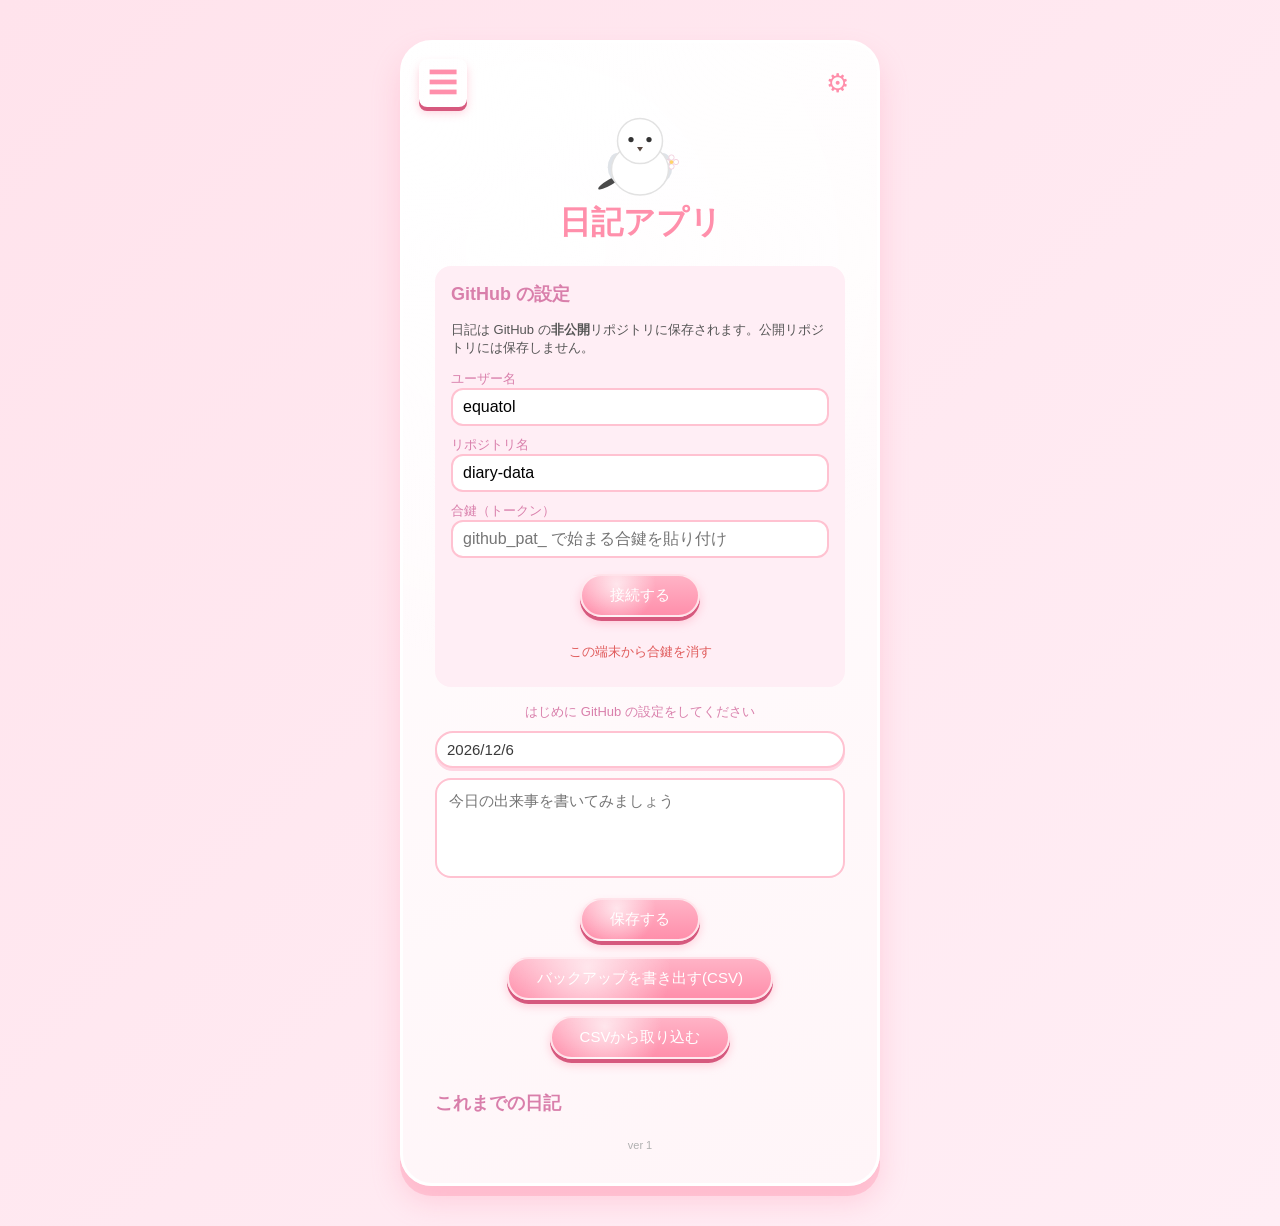
==== diary-app-cute/index.html @ 63311e21 "日記アプリ（GitHub保存版）を公開" ====
<!DOCTYPE html>
<html lang="ja">
<head>
  <meta charset="UTF-8">
  <meta name="viewport" content="width=device-width, initial-scale=1.0">
  <title>日記アプリ</title>
  <!-- Content-Security-Policy: 読み込み先を自分のサイトだけに、通信先を GitHub の窓口だけに限定する。
       万一ページに細工されても、合鍵や日記をよそへ送れないようにするため -->
  <meta http-equiv="Content-Security-Policy"
        content="default-src 'self'; script-src 'self'; style-src 'self'; img-src 'self' data:; connect-src https://api.github.com; object-src 'none'; base-uri 'none'; form-action 'none'">
  <meta name="theme-color" content="#ffe3ec">
  <!-- ホーム画面に追加したときの設定（iPhone向け） -->
  <link rel="manifest" href="manifest.json">
  <link rel="apple-touch-icon" href="apple-touch-icon.png">
  <meta name="apple-mobile-web-app-capable" content="yes">
  <meta name="apple-mobile-web-app-status-bar-style" content="default">
  <meta name="apple-mobile-web-app-title" content="日記🐣">
  <!-- ?v=番号: 更新したとき Safari が古いファイルを使い続けないようにする印 -->
  <link rel="stylesheet" href="style.css?v=1">
</head>
<body>
  <div class="container">
    <button id="menu-button" aria-label="メニュー">&#9776;</button>
    <div id="month-menu" class="month-menu"></div>
    <button id="settings-button" aria-label="GitHubの設定">&#9881;</button>

    <div id="mascot" class="mascot" role="img" aria-label="シマエナガ">
      <div id="mascot-sparkle" class="mascot-sparkle"></div>
      <svg viewBox="0 0 120 120" width="90" height="90">
        <ellipse class="tail" cx="20" cy="95" rx="18" ry="4" transform="rotate(-30 20 95)" fill="#4a4a4a"></ellipse>
        <g class="wing wing-left">
          <ellipse cx="30" cy="75" rx="13" ry="19" fill="#dfe3e8"></ellipse>
        </g>
        <g class="wing wing-right">
          <ellipse cx="90" cy="75" rx="13" ry="19" fill="#dfe3e8"></ellipse>
          <g class="flower" transform="translate(102, 68)">
            <circle r="3.5" cy="-6" fill="#ffffff" stroke="#f0c6d6" stroke-width="1"></circle>
            <circle r="3.5" cy="6" fill="#ffffff" stroke="#f0c6d6" stroke-width="1"></circle>
            <circle r="3.5" cx="-6" fill="#ffffff" stroke="#f0c6d6" stroke-width="1"></circle>
            <circle r="3.5" cx="6" fill="#ffffff" stroke="#f0c6d6" stroke-width="1"></circle>
            <circle r="2.5" fill="#ffd469"></circle>
          </g>
        </g>
        <ellipse class="body" cx="60" cy="78" rx="38" ry="34" fill="#ffffff" stroke="#e2e2e2" stroke-width="2"></ellipse>
        <circle class="head" cx="60" cy="40" r="30" fill="#ffffff" stroke="#e2e2e2" stroke-width="2"></circle>
        <g class="eyes">
          <circle cx="48" cy="38" r="3.5" fill="#333333"></circle>
          <circle cx="72" cy="38" r="3.5" fill="#333333"></circle>
        </g>
        <polygon class="beak" points="56,48 64,48 60,54" fill="#5a4a42"></polygon>
      </svg>
    </div>

    <h1>日記アプリ</h1>

    <div id="settings-panel" class="settings-panel">
      <h2>GitHub の設定</h2>
      <p class="settings-note">日記は GitHub の<strong>非公開</strong>リポジトリに保存されます。公開リポジトリには保存しません。</p>
      <label for="setting-owner">ユーザー名</label>
      <input type="text" id="setting-owner" autocomplete="off" autocapitalize="off" spellcheck="false">
      <label for="setting-repo">リポジトリ名</label>
      <input type="text" id="setting-repo" autocomplete="off" autocapitalize="off" spellcheck="false">
      <label for="setting-token">合鍵（トークン）</label>
      <input type="password" id="setting-token" autocomplete="off" placeholder="github_pat_ で始まる合鍵を貼り付け">
      <button id="connect-button">接続する</button>
      <button id="disconnect-button" class="sub-button">この端末から合鍵を消す</button>
    </div>

    <p id="status-text" class="status-text" role="status"></p>

    <div class="date-wrapper">
      <label for="entry-date" id="date-label" class="date-label"></label>
      <input type="date" id="entry-date" class="date-input-overlay">
    </div>
    <textarea id="entry-input" placeholder="今日の出来事を書いてみましょう"></textarea>
    <button id="save-button">保存する</button>
    <button id="export-button" class="export-button">バックアップを書き出す(CSV)</button>
    <button id="import-button" class="export-button">CSVから取り込む</button>
    <input type="file" id="import-file" accept=".csv,text/csv" hidden>

    <h2>これまでの日記</h2>
    <div id="entry-list"></div>

    <p class="version">ver 1</p>
  </div>

  <script src="../shared/github-storage.js?v=1"></script>
  <script src="../shared/diary-csv.js?v=1"></script>
  <script src="script.js?v=1"></script>
</body>
</html>
---- diary-app-cute/style.css ----
body {
  background: linear-gradient(135deg, #ffe3ec, #ffeef5);
  font-family: "Yu Gothic", "Hiragino Kaku Gothic ProN", sans-serif;
  display: flex;
  justify-content: center;
  padding: 40px 20px;
  margin: 0;
}

.container {
  position: relative;
  background:
    radial-gradient(circle at 28% 18%, rgba(255, 255, 255, 0.9), rgba(255, 255, 255, 0) 42%),
    linear-gradient(160deg, #ffffff, #fff5f8);
  border: 3px solid #ffffff;
  border-radius: 32px;
  padding: 32px;
  max-width: 480px;
  width: 100%;
  box-sizing: border-box;
  box-shadow:
    0 10px 0 rgba(255, 143, 171, 0.35),
    0 16px 28px rgba(255, 143, 171, 0.3);
}

#menu-button {
  position: absolute;
  top: 16px;
  left: 16px;
  width: 48px;
  height: 48px;
  margin: 0;
  padding: 0;
  display: flex;
  align-items: center;
  justify-content: center;
  background: transparent;
  color: #ff8fab;
  font-size: 30px;
  border: none;
  border-radius: 8px;
  cursor: pointer;
}

#menu-button:hover {
  background: #ffeef5;
}

.month-menu {
  display: none;
  position: absolute;
  top: 56px;
  left: 16px;
  min-width: 140px;
  background: #ffffff;
  border-radius: 12px;
  padding: 8px;
  box-shadow: 0 8px 20px rgba(255, 143, 171, 0.3);
  z-index: 10;
}

.month-menu.open {
  display: block;
}

.month-menu li {
  padding: 8px 12px;
  margin-bottom: 4px;
  font-size: 14px;
  cursor: pointer;
}

.month-menu li:last-child {
  margin-bottom: 0;
}

.month-menu li:hover {
  background: #ffeef5;
}

.month-menu li.active {
  background: #ff8fab;
  color: white;
}

@media (max-width: 480px) {
  body {
    padding: 20px 12px;
  }

  .container {
    padding: 20px;
  }
}

.mascot {
  position: relative;
  display: flex;
  justify-content: center;
  margin-top: 36px;
  margin-bottom: -8px;
  cursor: pointer;
  user-select: none;
}

.mascot svg {
  display: block;
  animation: mascot-idle 2.6s ease-in-out infinite;
  transform-origin: bottom center;
}

.mascot.bounce svg {
  animation: mascot-bounce 0.6s ease;
}

.mascot.blink .eyes {
  animation: mascot-blink 0.3s ease;
  transform-origin: center;
}

.mascot.bounce .wing-left {
  animation: mascot-wing-left 0.6s ease;
  transform-origin: 40px 65px;
}

.mascot.bounce .wing-right {
  animation: mascot-wing-right 0.6s ease;
  transform-origin: 80px 65px;
}

.mascot-sparkle {
  position: absolute;
  top: -6px;
  left: 50%;
  font-size: 20px;
  opacity: 0;
  pointer-events: none;
}

.mascot.bounce .mascot-sparkle::before {
  content: "✨";
  animation: mascot-sparkle 0.6s ease;
}

@keyframes mascot-idle {
  0%,
  100% {
    transform: translateY(0) rotate(0deg);
  }
  50% {
    transform: translateY(-5px) rotate(-2deg);
  }
}

@keyframes mascot-bounce {
  0% {
    transform: translateY(0) rotate(0deg);
  }
  30% {
    transform: translateY(-20px) rotate(-8deg);
  }
  55% {
    transform: translateY(0) rotate(6deg);
  }
  75% {
    transform: translateY(-6px) rotate(-3deg);
  }
  100% {
    transform: translateY(0) rotate(0deg);
  }
}

@keyframes mascot-blink {
  0%,
  100% {
    transform: scaleY(1);
  }
  50% {
    transform: scaleY(0.1);
  }
}

@keyframes mascot-wing-left {
  0%,
  100% {
    transform: rotate(0deg);
  }
  50% {
    transform: rotate(-30deg);
  }
}

@keyframes mascot-wing-right {
  0%,
  100% {
    transform: rotate(0deg);
  }
  50% {
    transform: rotate(30deg);
  }
}

@keyframes mascot-sparkle {
  0% {
    opacity: 0;
    transform: translateY(0) scale(0.6);
  }
  40% {
    opacity: 1;
    transform: translateY(-14px) scale(1.1);
  }
  100% {
    opacity: 0;
    transform: translateY(-26px) scale(0.9);
  }
}

h1 {
  color: #ff8fab;
  text-align: center;
  margin-top: 8px;
}

h2 {
  color: #d97fab;
  font-size: 18px;
  margin-top: 32px;
}

.date-wrapper {
  position: relative;
  width: 100%;
  margin-bottom: 10px;
}

.date-label {
  display: block;
  width: 100%;
  box-sizing: border-box;
  background:
    radial-gradient(circle at 22% 20%, rgba(255, 255, 255, 0.85), rgba(255, 255, 255, 0) 40%),
    #ffffff;
  border: 2px solid #ffc2d1;
  border-radius: 18px;
  padding: 8px 10px;
  font-size: 15px;
  color: #3a3a3a;
  cursor: pointer;
  box-shadow: 0 3px 0 #ffd6e3;
}

.date-input-overlay {
  position: absolute;
  inset: 0;
  width: 100%;
  height: 100%;
  opacity: 0;
  border: none;
  padding: 0;
  margin: 0;
  cursor: pointer;
}

textarea {
  width: 100%;
  height: 100px;
  border: 2px solid #ffc2d1;
  border-radius: 16px;
  padding: 12px;
  font-size: 15px;
  box-sizing: border-box;
  resize: none;
  outline: none;
}

textarea:focus {
  border-color: #ff8fab;
}

button {
  display: block;
  margin: 16px auto 0;
  background:
    radial-gradient(circle at 30% 22%, rgba(255, 255, 255, 0.7), rgba(255, 255, 255, 0) 45%),
    linear-gradient(180deg, #ffb3c6, #ff8fab);
  color: white;
  border: 2px solid rgba(255, 255, 255, 0.7);
  border-radius: 24px;
  padding: 10px 28px;
  font-size: 15px;
  cursor: pointer;
  box-shadow:
    0 4px 0 #d6597e,
    0 6px 10px rgba(255, 143, 171, 0.4);
  transition: transform 0.1s, box-shadow 0.1s;
}

button:hover {
  filter: brightness(1.05);
}

button:active {
  transform: translateY(3px);
  box-shadow:
    0 1px 0 #d6597e,
    0 2px 4px rgba(255, 143, 171, 0.4);
}

.day-group {
  margin-bottom: 16px;
}

.day-group h3 {
  color: #ff8fab;
  font-size: 14px;
  margin: 0 0 6px;
}

ul {
  list-style: none;
  padding: 0;
  margin: 0;
}

li {
  background:
    radial-gradient(circle at 22% 20%, rgba(255, 255, 255, 0.85), rgba(255, 255, 255, 0) 40%),
    #ffeef5;
  border: 2px solid #ffffff;
  border-radius: 16px;
  padding: 10px 14px;
  margin-bottom: 10px;
  font-size: 14px;
  box-shadow:
    0 3px 0 #ffc9dc,
    0 4px 8px rgba(255, 143, 171, 0.2);
}

.entry-item {
  display: flex;
  align-items: center;
  justify-content: space-between;
  gap: 8px;
}

.entry-text {
  white-space: pre-wrap;
  word-break: break-word;
}

.delete-button {
  display: flex;
  align-items: center;
  justify-content: center;
  flex-shrink: 0;
  width: 24px;
  height: 24px;
  margin: 0;
  padding: 0;
  background: transparent;
  color: #b0b0b0;
  border-radius: 50%;
  font-size: 16px;
  line-height: 1;
  cursor: pointer;
  user-select: none;
  -webkit-tap-highlight-color: transparent;
}

.delete-button.confirming {
  background: #ffd6d6;
  color: #e05a5a;
}

@media (hover: hover) {
  .delete-button:hover {
    background: #ffd6d6;
    color: #e05a5a;
  }
}

#settings-button {
  position: absolute;
  top: 16px;
  right: 16px;
  width: 48px;
  height: 48px;
  margin: 0;
  padding: 0;
  display: flex;
  align-items: center;
  justify-content: center;
  background: transparent;
  color: #ff8fab;
  font-size: 26px;
  border: none;
  border-radius: 8px;
  box-shadow: none;
  cursor: pointer;
}

#settings-button:hover {
  background: #ffeef5;
}

.settings-panel {
  display: none;
  background: #ffeef5;
  border-radius: 16px;
  padding: 16px;
  margin-bottom: 16px;
}

.settings-panel.open {
  display: block;
}

.settings-panel h2 {
  margin-top: 0;
}

.settings-note {
  font-size: 13px;
  color: #555;
  margin-top: 0;
}

.settings-panel label {
  display: block;
  font-size: 13px;
  color: #d97fab;
  margin-top: 10px;
}

.settings-panel input {
  width: 100%;
  box-sizing: border-box;
  border: 2px solid #ffc2d1;
  border-radius: 12px;
  padding: 8px 10px;
  font-size: 16px; /* 16px 未満だと iPhone で入力時に画面が拡大されてしまう */
  outline: none;
}

.settings-panel input:focus {
  border-color: #ff8fab;
}

.sub-button {
  background: transparent;
  color: #e05a5a;
  font-size: 13px;
  border: none;
  box-shadow: none;
}

.sub-button:hover {
  background: #ffd6d6;
}

.status-text {
  min-height: 1.2em;
  margin: 0 0 10px;
  font-size: 13px;
  color: #d97fab;
  text-align: center;
}

.status-text.error {
  color: #e05a5a;
}

button:disabled {
  background: #f3c4d2;
  cursor: wait;
}

.version {
  margin: 24px 0 0;
  font-size: 11px;
  color: #b0b0b0;
  text-align: center;
}
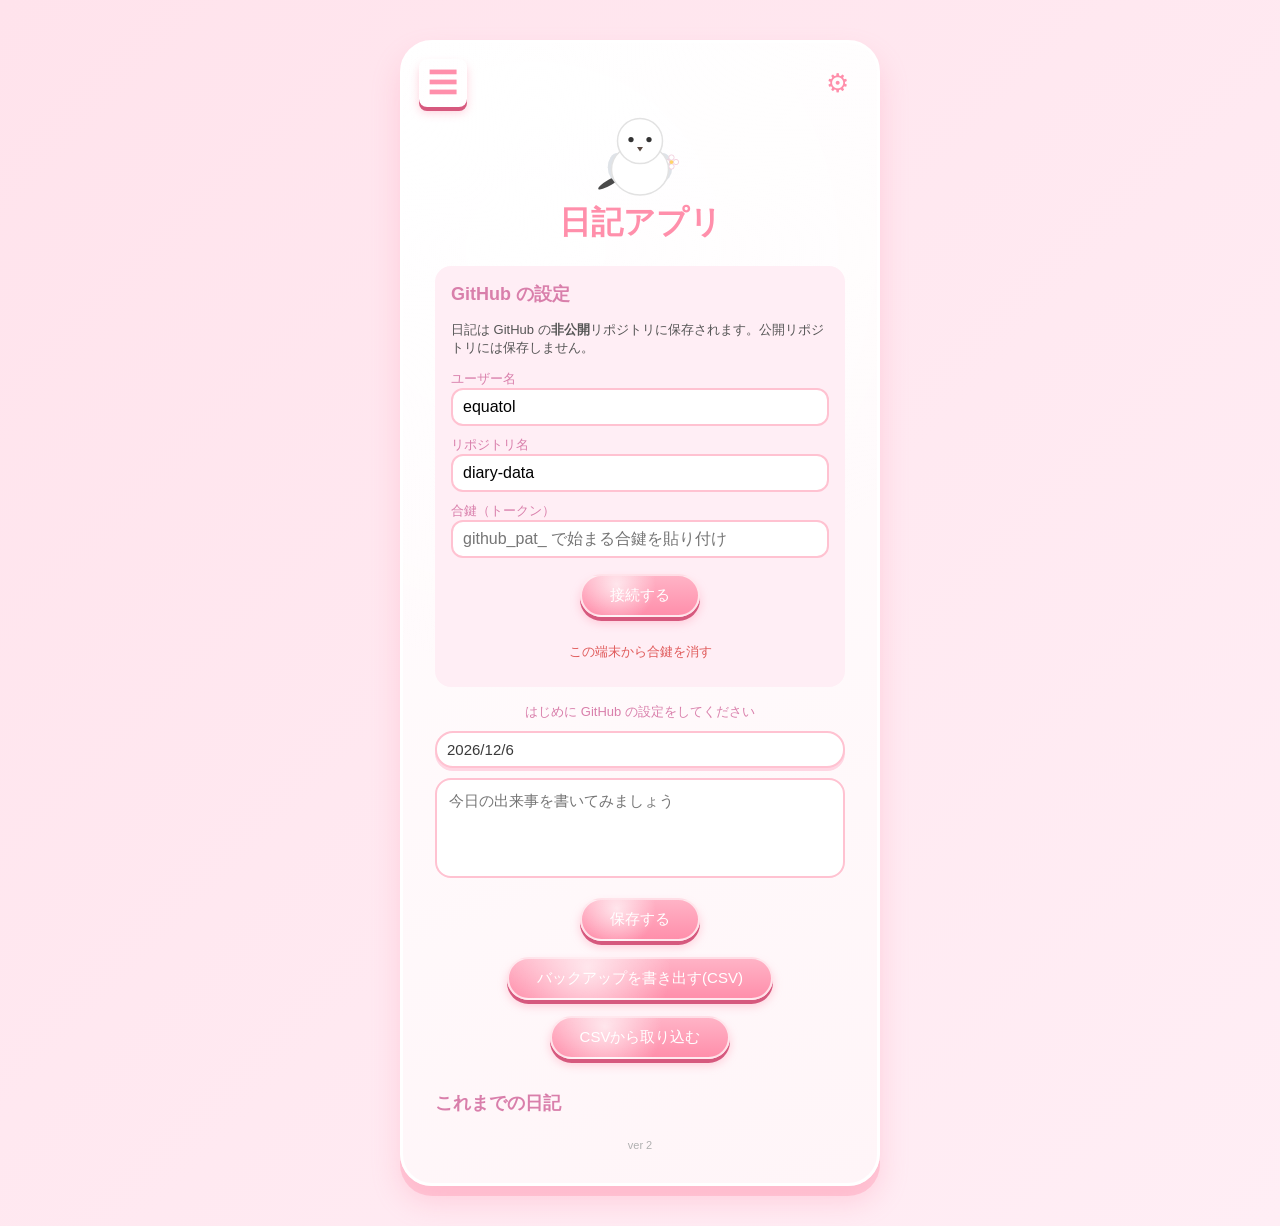
==== commit bddb2fc3: "CSV書き出しで同じ日の日記を1行にまとめる（書いた順に改行でつなぐ） - まとめたCSVを取り込み直しても重複しないようにした - 版番号を2に更新" ====
--- a/diary-app-cute/index.html
+++ b/diary-app-cute/index.html
@@ -16,7 +16,7 @@
   <meta name="apple-mobile-web-app-status-bar-style" content="default">
   <meta name="apple-mobile-web-app-title" content="日記🐣">
   <!-- ?v=番号: 更新したとき Safari が古いファイルを使い続けないようにする印 -->
-  <link rel="stylesheet" href="style.css?v=1">
+  <link rel="stylesheet" href="style.css?v=2">
 </head>
 <body>
   <div class="container">
@@ -81,11 +81,11 @@
     <h2>これまでの日記</h2>
     <div id="entry-list"></div>
 
-    <p class="version">ver 1</p>
+    <p class="version">ver 2</p>
   </div>
 
-  <script src="../shared/github-storage.js?v=1"></script>
-  <script src="../shared/diary-csv.js?v=1"></script>
-  <script src="script.js?v=1"></script>
+  <script src="../shared/github-storage.js?v=2"></script>
+  <script src="../shared/diary-csv.js?v=2"></script>
+  <script src="script.js?v=2"></script>
 </body>
 </html>
